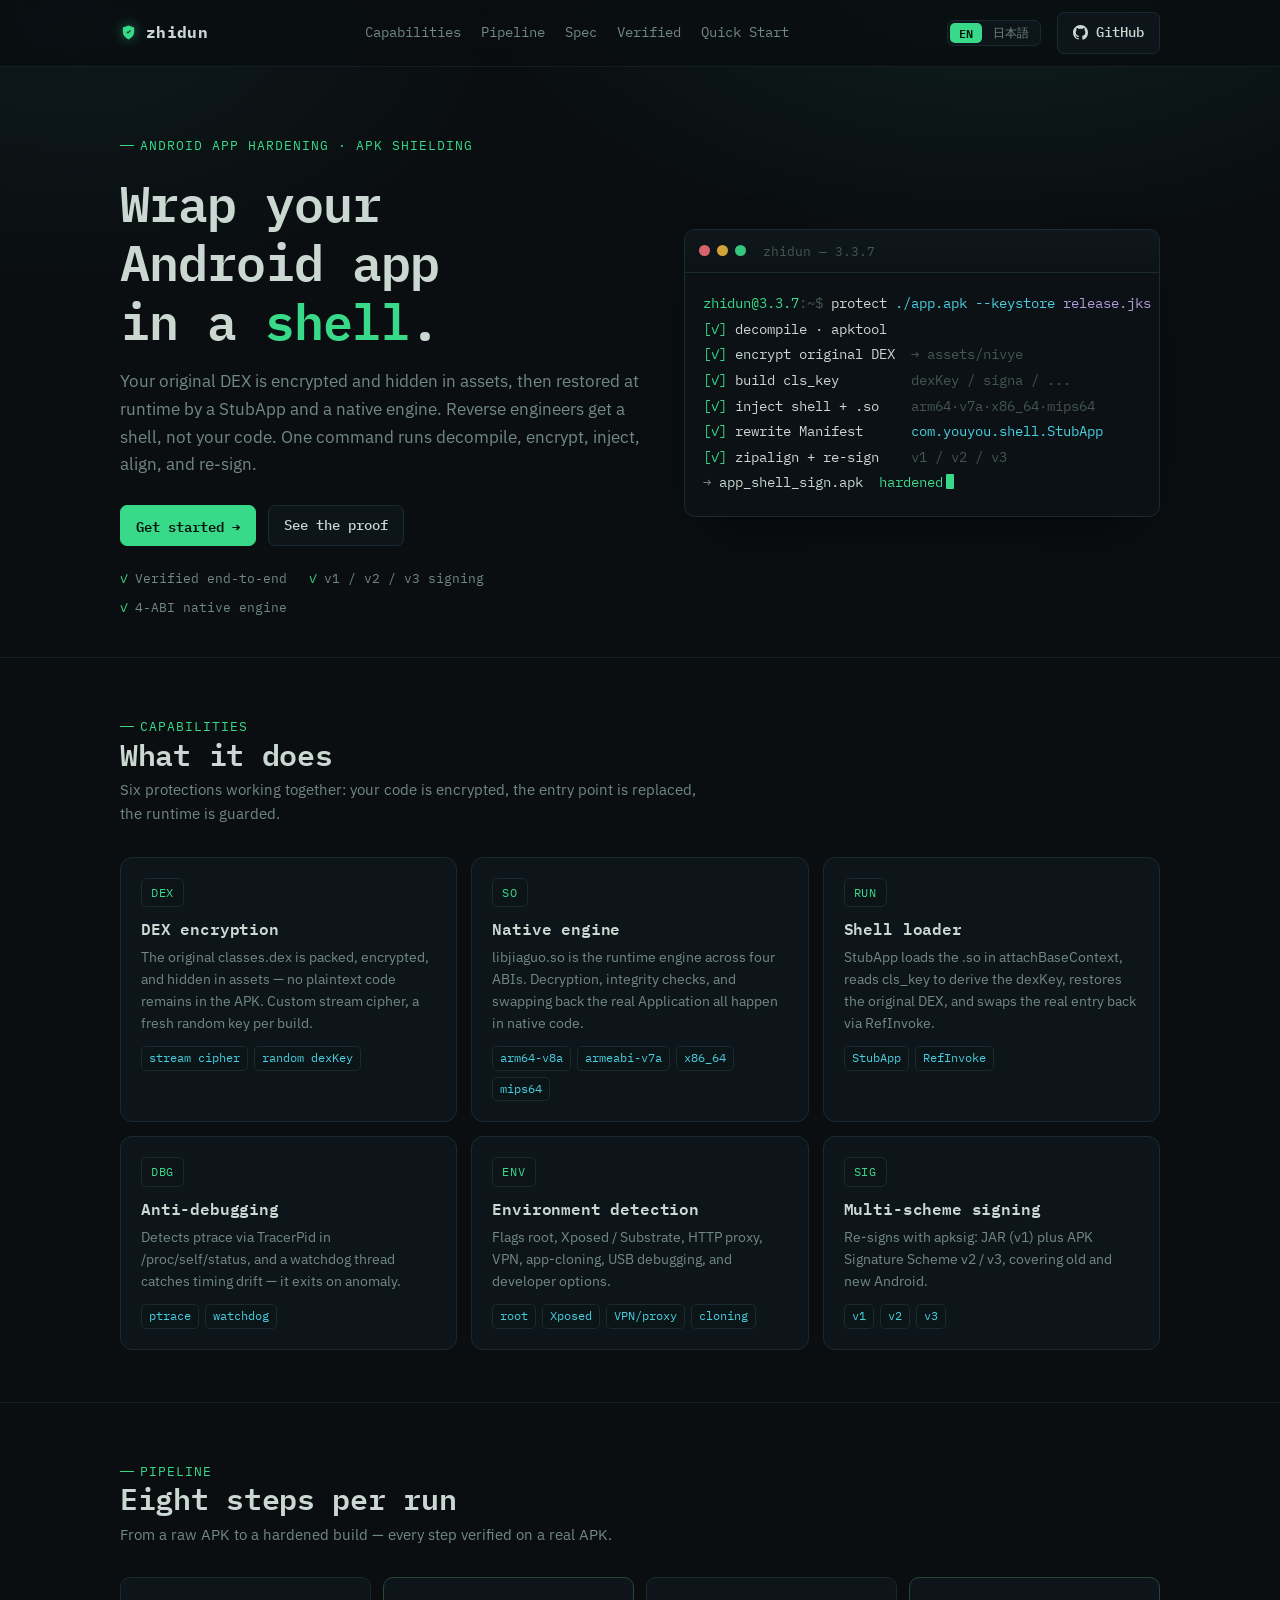
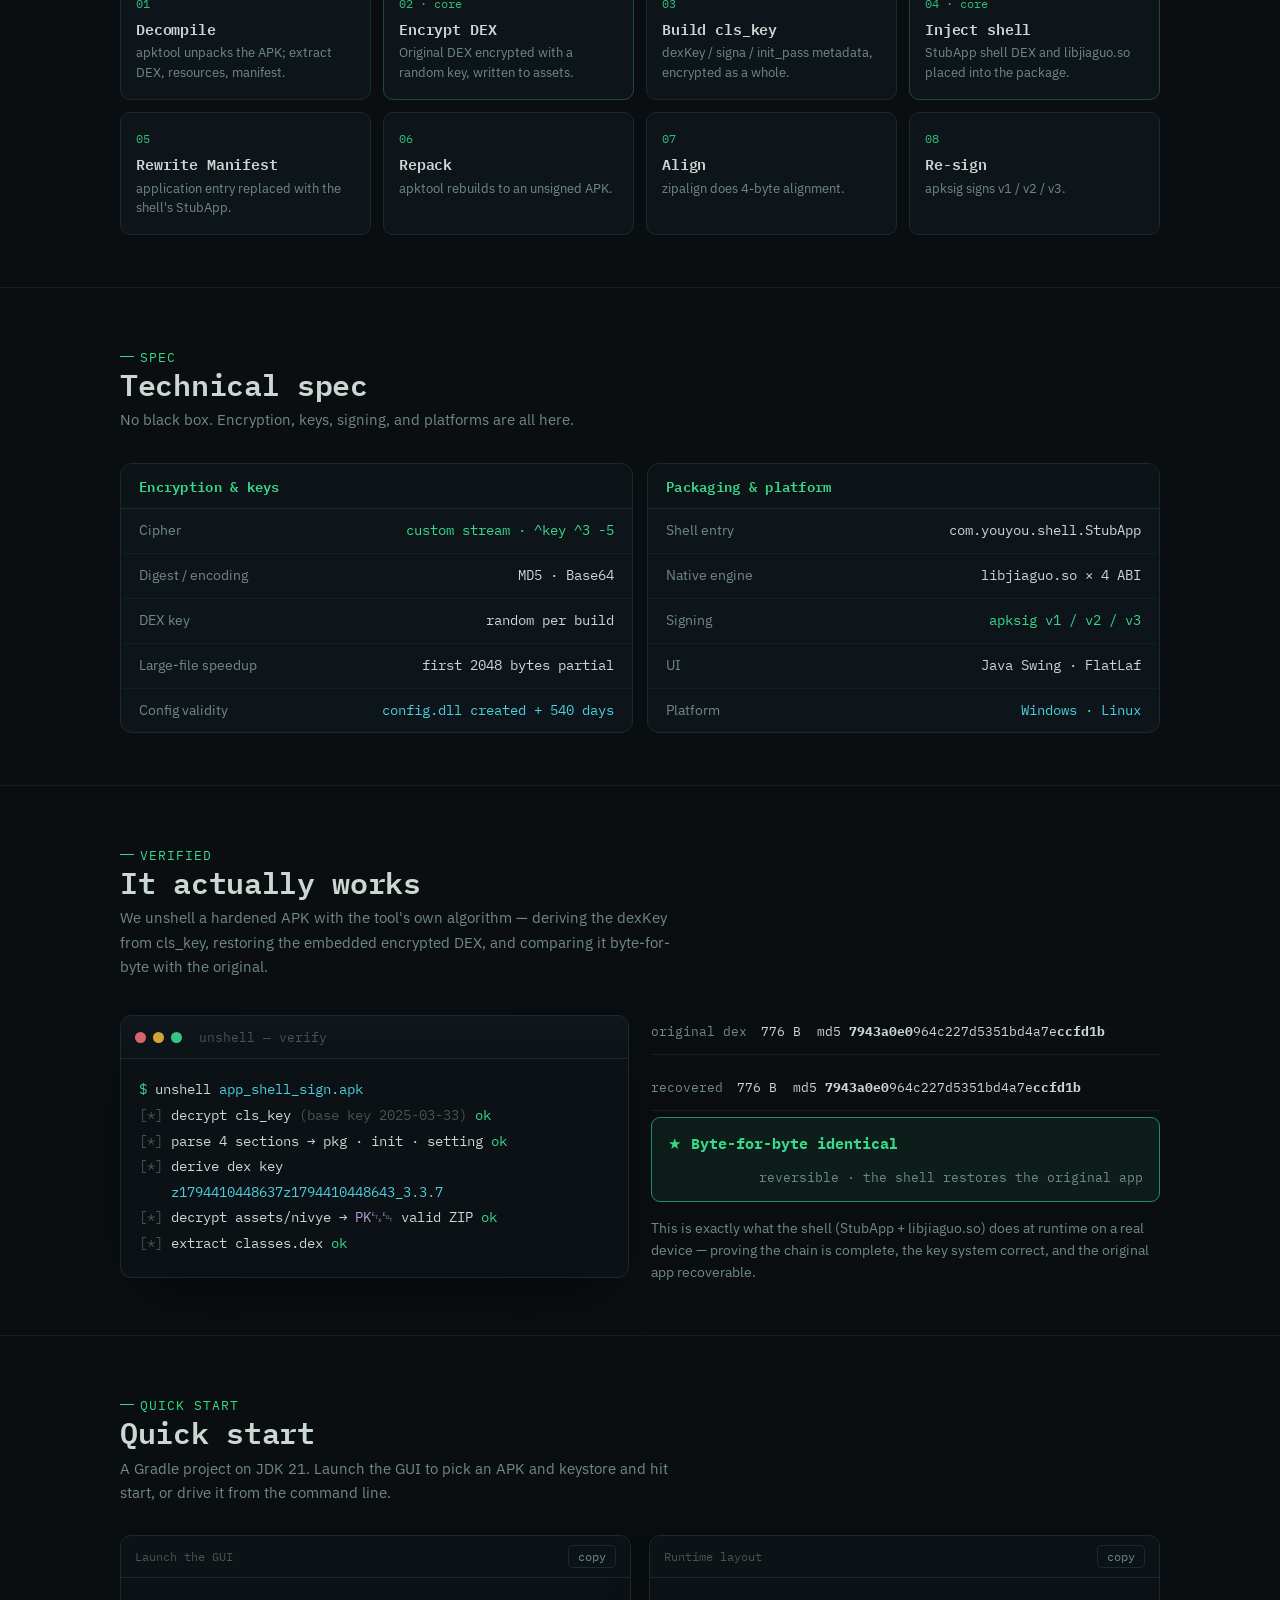
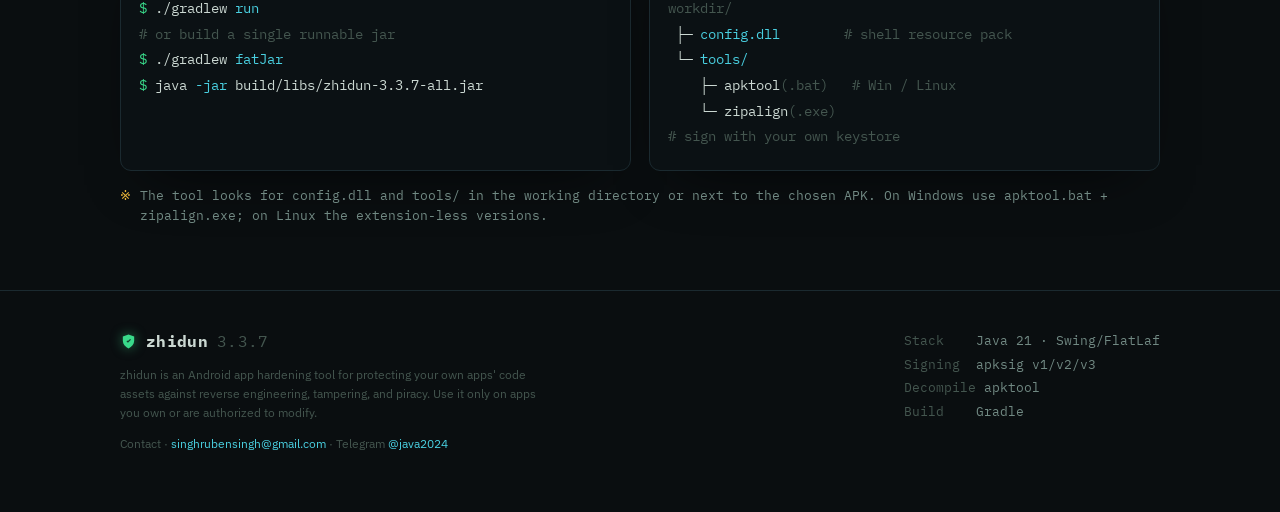
==== index.html @ 6188ebbf "zhidun — Android APK hardening tool Reconstructed buildable source (Gradle / JDK 21), a bilingual la" ====
<!doctype html>
<html lang="en">
<head>
<meta charset="utf-8">
<meta name="viewport" content="width=device-width, initial-scale=1, viewport-fit=cover">
<title>zhidun · APK Hardening</title>
<meta name="description" content="zhidun — an Android APK hardening tool. DEX encryption, a native shell engine, anti-debugging, and v1/v2/v3 signing.">
<link rel="preconnect" href="https://fonts.googleapis.com">
<link rel="preconnect" href="https://fonts.gstatic.com" crossorigin>
<link rel="stylesheet" href="https://fonts.googleapis.com/css2?family=IBM+Plex+Mono:wght@400;500;600;700&family=IBM+Plex+Sans:wght@400;500;600&family=IBM+Plex+Sans+JP:wght@400;500;600&display=swap">
<style>
/* Layout: deep terminal ground + single vertical scrolling landing page; terminal window as the through-line visual; phosphor green as the only saturated accent, everything else restrained */
:root{
  color-scheme: dark;
  --bg:#0a0e10;          /* deep ink (slight cyan bias) */
  --bg-elev:#0e151a;     /* panels / cards */
  --bg-term:#0b1114;     /* inside terminal window */
  --line:#1b2a30;        /* borders / dividers */
  --line-soft:#131e23;
  --fg:#cbd8d2;          /* body text (grey-green white) */
  --fg-dim:#718983;      /* secondary */
  --fg-faint:#44564f;    /* faint / comments */
  --green:#39d98a;       /* primary accent: phosphor green */
  --green-deep:#1f8f5a;
  --cyan:#49cfe0;        /* secondary accent: cyan */
  --amber:#e8b339;       /* semantic: caution */
  --red:#ef6b77;         /* semantic: detection / danger */
  --violet:#b39ddb;      /* code accent */
  --mono:'IBM Plex Mono',ui-monospace,'SF Mono',Menlo,Consolas,monospace;
  --sans:'IBM Plex Sans','IBM Plex Sans JP',system-ui,-apple-system,'Segoe UI',sans-serif;
  --maxw:1080px;
}
*{box-sizing:border-box}
html{ -webkit-text-size-adjust:100% }
html[lang="ja"]{ --sans:'IBM Plex Sans JP','IBM Plex Sans',system-ui,sans-serif }
body{
  margin:0; background:var(--bg); color:var(--fg);
  font-family:var(--sans); font-size:15px; line-height:1.62;
  -webkit-font-smoothing:antialiased;
  background-image:
    radial-gradient(900px 520px at 78% -8%, rgba(57,217,138,.10), transparent 60%),
    radial-gradient(760px 480px at 6% 2%, rgba(73,207,224,.06), transparent 55%);
  background-attachment:fixed;
}
img{max-width:100%}
[hidden]{display:none!important}
a{color:inherit; text-decoration:none}
::selection{background:rgba(57,217,138,.26); color:#eafff4}
code,kbd,.mono{font-family:var(--mono)}

.wrap{max-width:var(--maxw); margin-inline:auto; padding-inline:20px}
.eyebrow{font-family:var(--mono); font-size:12.5px; letter-spacing:.08em; color:var(--green);
  text-transform:uppercase; display:inline-flex; align-items:center; gap:.5em}
.eyebrow::before{content:""; width:14px; height:1px; background:var(--green); display:inline-block}

h1,h2,h3{font-family:var(--mono); font-weight:600; text-wrap:balance; line-height:1.18; letter-spacing:-.01em}
html[lang="ja"] h1, html[lang="ja"] h2, html[lang="ja"] h3{font-family:'IBM Plex Sans JP',var(--mono); letter-spacing:0}
h2{font-size:clamp(22px,3.2vw,30px); margin:0 0 6px}
.sec-sub{color:var(--fg-dim); max-width:64ch; margin:0 0 30px; font-size:15px}

/* ---------- top nav ---------- */
header.nav{position:sticky; top:env(safe-area-inset-top,0px); z-index:50;
  background:rgba(10,14,16,.78); backdrop-filter:blur(10px);
  border-bottom:1px solid var(--line-soft)}
.nav-in{max-width:var(--maxw); margin-inline:auto; padding:12px 20px;
  display:flex; align-items:center; gap:16px}
.brand{font-family:var(--mono); font-weight:700; font-size:16px; letter-spacing:.02em;
  display:flex; align-items:center; gap:9px; color:var(--fg)}
.brand svg{width:17px; height:17px; color:var(--green); filter:drop-shadow(0 0 6px rgba(57,217,138,.55))}
.nav-links{display:flex; gap:20px; margin-left:auto; font-family:var(--mono); font-size:13.5px}
.nav-links a{color:var(--fg-dim); transition:color .15s}
.nav-links a:hover{color:var(--green)}
.lang-sw{display:flex; align-items:center; gap:2px; font-family:var(--mono); font-size:12.5px;
  border:1px solid var(--line); border-radius:7px; padding:2px; background:var(--bg-elev)}
.nav-links + .lang-sw{margin-left:16px}
.lang-sw:first-of-type, .nav-ghost ~ .lang-sw{margin-left:auto}
.lang{font-family:var(--mono); font-size:12px; color:var(--fg-dim); background:transparent; border:0;
  border-radius:5px; padding:4px 9px; cursor:pointer; transition:.14s; line-height:1}
.lang:hover{color:var(--fg)}
.lang.on{background:var(--green); color:#04140c; font-weight:600}
.btn{font-family:var(--mono); font-size:13.5px; font-weight:500; border-radius:7px;
  padding:9px 15px; display:inline-flex; align-items:center; gap:8px; cursor:pointer;
  border:1px solid var(--line); background:var(--bg-elev); color:var(--fg); transition:.16s}
.btn:hover{border-color:var(--green-deep); color:var(--green)}
.btn.primary{background:var(--green); color:#04140c; border-color:var(--green); font-weight:600}
.btn.primary:hover{background:#45e698; color:#04140c; box-shadow:0 0 0 4px rgba(57,217,138,.14)}
.btn svg{width:15px; height:15px}
@media(max-width:820px){ .nav-links{display:none} }
@media(max-width:420px){ .nav-ghost span{display:none} }

/* ---------- terminal window ---------- */
.term{background:var(--bg-term); border:1px solid var(--line); border-radius:11px; overflow:hidden;
  box-shadow:0 24px 60px -30px rgba(0,0,0,.8), inset 0 1px 0 rgba(255,255,255,.02)}
.term-bar{display:flex; align-items:center; gap:7px; padding:11px 14px;
  background:linear-gradient(180deg,#0f171c,#0c1317); border-bottom:1px solid var(--line)}
.term-bar i{width:11px; height:11px; border-radius:50%; display:inline-block; opacity:.9}
.tb-r{background:#ef6b77}.tb-y{background:#e8b339}.tb-g{background:#39d98a}
.term-title{margin-left:10px; font-family:var(--mono); font-size:12.5px; color:var(--fg-faint)}
.term-body{padding:18px 18px 20px; font-family:var(--mono); font-size:13.5px; line-height:1.9;
  overflow-x:auto}
.term-body .ln{white-space:pre; display:block}
.c-prompt{color:var(--green)} .c-cmd{color:var(--fg)} .c-flag{color:var(--cyan)}
.c-ok{color:var(--green)} .c-dim{color:var(--fg-faint)} .c-warn{color:var(--amber)}
.c-str{color:var(--violet)} .c-key{color:var(--cyan)} .c-arrow{color:var(--fg-dim)}
.cursor{display:inline-block; width:8px; height:15px; background:var(--green);
  vertical-align:-2px; margin-left:3px; animation:blink 1.1s steps(1) infinite; border-radius:1px}
@keyframes blink{50%{opacity:0}}
@media(prefers-reduced-motion:reduce){.cursor{animation:none}}

/* ---------- hero ---------- */
.hero{padding:62px 0 40px; position:relative}
.hero .eyebrow{margin-bottom:18px}
.hero h1{font-size:clamp(30px,5.4vw,50px); margin:0 0 18px; letter-spacing:-.02em}
.hero h1 .hl{color:var(--green)}
.hero-lead{font-size:clamp(15px,2vw,17px); color:var(--fg-dim); max-width:58ch; margin:0 0 26px}
.hero-cta{display:flex; flex-wrap:wrap; gap:12px; margin-bottom:22px}
.hero-meta{display:flex; flex-wrap:wrap; gap:8px 22px; font-family:var(--mono); font-size:12.5px;
  color:var(--fg-dim)}
.hero-meta span{display:inline-flex; align-items:center; gap:7px}
.hero-meta .tick{color:var(--green)}
.hero-grid{display:grid; grid-template-columns:1.05fr .95fr; gap:38px; align-items:center}
@media(max-width:880px){ .hero-grid{grid-template-columns:1fr; gap:30px} .hero{padding-top:44px} }

/* ---------- sections ---------- */
section{padding:52px 0; border-top:1px solid var(--line-soft)}
.sec-head{margin-bottom:28px}

.grid{display:grid; gap:14px}
.cards{grid-template-columns:repeat(3,1fr)}
@media(max-width:820px){.cards{grid-template-columns:1fr 1fr}}
@media(max-width:520px){.cards{grid-template-columns:1fr}}
.card{background:var(--bg-elev); border:1px solid var(--line); border-radius:12px; padding:20px;
  min-width:0; transition:.18s}
.card:hover{border-color:var(--green-deep); transform:translateY(-2px)}
.card .ico{font-family:var(--mono); font-size:12px; color:var(--green); letter-spacing:.06em;
  display:inline-block; padding:4px 9px; border:1px solid var(--line); border-radius:6px;
  background:#0c1417; margin-bottom:13px}
.card h3{font-size:16px; margin:0 0 7px; color:var(--fg)}
.card p{margin:0; color:var(--fg-dim); font-size:13.8px; line-height:1.6}
.card .tags{margin-top:12px; display:flex; flex-wrap:wrap; gap:6px}
.tag{font-family:var(--mono); font-size:11.5px; color:var(--cyan); border:1px solid var(--line);
  border-radius:5px; padding:2px 7px; background:#0b1417}

.flow{display:grid; grid-template-columns:repeat(4,1fr); gap:12px}
@media(max-width:820px){.flow{grid-template-columns:1fr 1fr}}
@media(max-width:460px){.flow{grid-template-columns:1fr}}
.step{background:var(--bg-elev); border:1px solid var(--line); border-radius:10px; padding:16px 15px;
  min-width:0}
.step .n{font-family:var(--mono); font-size:12px; color:var(--green); opacity:.85; font-variant-numeric:tabular-nums}
.step h3{font-size:14.5px; margin:8px 0 5px; color:var(--fg)}
.step p{margin:0; font-size:12.8px; color:var(--fg-dim); line-height:1.55}
.step.enc{border-color:#24473a}

.spec{display:grid; grid-template-columns:1fr 1fr; gap:14px}
@media(max-width:760px){.spec{grid-template-columns:1fr}}
.spec-card{background:var(--bg-elev); border:1px solid var(--line); border-radius:12px; overflow:hidden}
.spec-card h3{font-size:14px; margin:0; padding:14px 18px; border-bottom:1px solid var(--line);
  color:var(--green); background:#0c1417; letter-spacing:.02em}
.spec-row{display:flex; justify-content:space-between; gap:16px; padding:11px 18px;
  border-bottom:1px solid var(--line-soft); font-size:13.5px}
.spec-row:last-child{border-bottom:0}
.spec-row .k{color:var(--fg-dim)} .spec-row .v{font-family:var(--mono); color:var(--fg); text-align:right}
.spec-row .v.g{color:var(--green)} .spec-row .v.c{color:var(--cyan)}

.verify-grid{display:grid; grid-template-columns:1fr 1fr; gap:22px; align-items:center}
@media(max-width:880px){.verify-grid{grid-template-columns:1fr}}
.proof{display:grid; gap:10px}
.proof-row{display:grid; grid-template-columns:auto 1fr; gap:10px 14px; align-items:baseline;
  padding:12px 0; border-bottom:1px solid var(--line-soft)}
.proof-row .lbl{font-family:var(--mono); font-size:12.5px; color:var(--fg-dim)}
.proof-row .md5{font-family:var(--mono); font-size:13px; color:var(--fg); word-break:break-all}
.match{font-family:var(--mono); font-size:15px; color:var(--green); display:flex; align-items:center;
  gap:10px; padding:14px 16px; border:1px solid var(--green-deep); border-radius:9px;
  background:rgba(57,217,138,.07); margin-top:6px; flex-wrap:wrap}
.match b{font-weight:700}
.match .cap{color:var(--fg-dim); margin-left:auto; font-size:12.5px}

.qs{display:grid; grid-template-columns:1fr 1fr; gap:18px}
@media(max-width:760px){.qs{grid-template-columns:1fr}}
.copybar{display:flex; justify-content:space-between; align-items:center; padding:9px 14px;
  border-bottom:1px solid var(--line); background:#0c1317; gap:10px}
.copybar .t{font-family:var(--mono); font-size:12px; color:var(--fg-faint)}
.copy{font-family:var(--mono); font-size:11.5px; color:var(--fg-dim); background:transparent;
  border:1px solid var(--line); border-radius:5px; padding:3px 9px; cursor:pointer; transition:.15s; white-space:nowrap}
.copy:hover{color:var(--green); border-color:var(--green-deep)}
.note{font-family:var(--mono); font-size:12.5px; color:var(--fg-dim); margin-top:14px;
  display:flex; gap:9px; align-items:flex-start}
.note .b{color:var(--amber)}

footer{border-top:1px solid var(--line); padding:38px 0 46px; color:var(--fg-dim); font-size:13px}
.foot-in{display:flex; flex-wrap:wrap; gap:22px; justify-content:space-between; align-items:flex-start}
.foot-stack{font-family:var(--mono); font-size:12.5px; line-height:1.9}
.foot-stack .k{color:var(--fg-faint)}
.disclaimer{max-width:62ch; font-size:12px; color:var(--fg-faint); line-height:1.6; margin-top:10px}
.focusable:focus-visible{outline:2px solid var(--green); outline-offset:2px; border-radius:6px}
</style>
</head>
<body>

<header class="nav">
  <div class="nav-in">
    <a class="brand focusable" href="#top" aria-label="zhidun home">
      <svg viewBox="0 0 24 24" fill="currentColor" aria-hidden="true"><path d="M12 2 4 5v6c0 5 3.4 8.5 8 11 4.6-2.5 8-6 8-11V5l-8-3Zm0 2.2 6 2.25V11c0 3.9-2.5 6.8-6 8.8-3.5-2-6-4.9-6-8.8V6.45l6-2.25Zm-1 4.3-3 3 1.4 1.4L11 14.8l4.6-4.6L14.2 8.8 11 12l-.9-.9-1.1 1.1" opacity="0"/><path d="M12 2 4 5v6c0 5 3.4 8.5 8 11 4.6-2.5 8-6 8-11V5l-8-3Zm3.5 7.6-4.3 4.3-2.1-2.1 1.3-1.3.8.8 3-3 1.3 1.3Z"/></svg>
      zhidun</a>
    <nav class="nav-links">
      <a href="#features" data-i18n="navFeatures">Capabilities</a>
      <a href="#flow" data-i18n="navFlow">Pipeline</a>
      <a href="#spec" data-i18n="navSpec">Spec</a>
      <a href="#verify" data-i18n="navVerify">Verified</a>
      <a href="#start" data-i18n="navStart">Quick Start</a>
    </nav>
    <div class="lang-sw" role="group" aria-label="Language">
      <button class="lang on" data-lang="en" type="button">EN</button>
      <button class="lang" data-lang="ja" type="button">日本語</button>
    </div>
    <a class="btn nav-ghost focusable" href="https://github.com/zhidun2027/zhidun" target="_blank" rel="noopener">
      <svg viewBox="0 0 16 16" fill="currentColor"><path d="M8 0C3.58 0 0 3.58 0 8a8 8 0 0 0 5.47 7.59c.4.07.55-.17.55-.38v-1.33c-2.23.49-2.7-1.07-2.7-1.07-.36-.93-.89-1.18-.89-1.18-.73-.5.05-.49.05-.49.81.06 1.23.83 1.23.83.72 1.23 1.89.87 2.35.67.07-.52.28-.87.51-1.07-1.78-.2-3.64-.89-3.64-3.95 0-.87.31-1.59.82-2.15-.08-.2-.36-1.02.08-2.12 0 0 .67-.21 2.2.82a7.6 7.6 0 0 1 4 0c1.53-1.03 2.2-.82 2.2-.82.44 1.1.16 1.92.08 2.12.51.56.82 1.28.82 2.15 0 3.07-1.87 3.75-3.65 3.95.29.25.54.73.54 1.48v2.2c0 .21.15.46.55.38A8 8 0 0 0 16 8c0-4.42-3.58-8-8-8Z"/></svg>
      <span>GitHub</span>
    </a>
  </div>
</header>

<main id="top">
<!-- HERO -->
<section class="hero" style="border-top:0">
  <div class="wrap hero-grid">
    <div>
      <span class="eyebrow" data-i18n="heroEyebrow">Android App Hardening · APK Shielding</span>
      <h1 data-i18n-html="heroH1">Wrap your Android app<br>in a <span class="hl">shell</span>.</h1>
      <p class="hero-lead" data-i18n="heroLead">Your original DEX is encrypted and hidden in assets, then restored at runtime by a StubApp and a native engine. Reverse engineers get a shell, not your code. One command runs decompile, encrypt, inject, align, and re-sign.</p>
      <div class="hero-cta">
        <a class="btn primary focusable" href="#start" data-i18n="heroCta1">Get started →</a>
        <a class="btn focusable" href="#verify" data-i18n="heroCta2">See the proof</a>
      </div>
      <div class="hero-meta">
        <span><span class="tick">✓</span> <span data-i18n="heroM1">Verified end-to-end</span></span>
        <span><span class="tick">✓</span> <span data-i18n="heroM2">v1 / v2 / v3 signing</span></span>
        <span><span class="tick">✓</span> <span data-i18n="heroM3">4-ABI native engine</span></span>
      </div>
    </div>
    <div class="term" role="img" aria-label="Hardening command-line demo">
      <div class="term-bar"><i class="tb-r"></i><i class="tb-y"></i><i class="tb-g"></i>
        <span class="term-title">zhidun — 3.3.7</span></div>
      <div class="term-body" data-i18n-html="heroTerm">
<span class="ln"><span class="c-prompt">zhidun@3.3.7</span><span class="c-dim">:~$</span> <span class="c-cmd">protect</span> <span class="c-flag">./app.apk</span> <span class="c-flag">--keystore</span> <span class="c-str">release.jks</span></span>
<span class="ln"><span class="c-ok">[✓]</span> decompile · apktool</span>
<span class="ln"><span class="c-ok">[✓]</span> encrypt original DEX  <span class="c-dim">→ assets/nivye</span></span>
<span class="ln"><span class="c-ok">[✓]</span> build cls_key         <span class="c-dim">dexKey / signa / ...</span></span>
<span class="ln"><span class="c-ok">[✓]</span> inject shell + .so    <span class="c-dim">arm64·v7a·x86_64·mips64</span></span>
<span class="ln"><span class="c-ok">[✓]</span> rewrite Manifest      <span class="c-key">com.youyou.shell.StubApp</span></span>
<span class="ln"><span class="c-ok">[✓]</span> zipalign + re-sign    <span class="c-dim">v1 / v2 / v3</span></span>
<span class="ln"><span class="c-arrow">→</span> <span class="c-cmd">app_shell_sign.apk</span>  <span class="c-ok">hardened</span><span class="cursor" aria-hidden="true"></span></span>
      </div>
    </div>
  </div>
</section>

<!-- FEATURES -->
<section id="features">
  <div class="wrap">
    <div class="sec-head">
      <span class="eyebrow">Capabilities</span>
      <h2 data-i18n="featTitle">What it does</h2>
      <p class="sec-sub" data-i18n="featSub">Six protections working together: your code is encrypted, the entry point is replaced, the runtime is guarded.</p>
    </div>
    <div class="grid cards">
      <div class="card">
        <span class="ico">DEX</span>
        <h3 data-i18n="f1t">DEX encryption</h3>
        <p data-i18n="f1p">The original classes.dex is packed, encrypted, and hidden in assets — no plaintext code remains in the APK. Custom stream cipher, a fresh random key per build.</p>
        <div class="tags"><span class="tag">stream cipher</span><span class="tag">random dexKey</span></div>
      </div>
      <div class="card">
        <span class="ico">SO</span>
        <h3 data-i18n="f2t">Native engine</h3>
        <p data-i18n="f2p">libjiaguo.so is the runtime engine across four ABIs. Decryption, integrity checks, and swapping back the real Application all happen in native code.</p>
        <div class="tags"><span class="tag">arm64-v8a</span><span class="tag">armeabi-v7a</span><span class="tag">x86_64</span><span class="tag">mips64</span></div>
      </div>
      <div class="card">
        <span class="ico">RUN</span>
        <h3 data-i18n="f3t">Shell loader</h3>
        <p data-i18n="f3p">StubApp loads the .so in attachBaseContext, reads cls_key to derive the dexKey, restores the original DEX, and swaps the real entry back via RefInvoke.</p>
        <div class="tags"><span class="tag">StubApp</span><span class="tag">RefInvoke</span></div>
      </div>
      <div class="card">
        <span class="ico">DBG</span>
        <h3 data-i18n="f4t">Anti-debugging</h3>
        <p data-i18n="f4p">Detects ptrace via TracerPid in /proc/self/status, and a watchdog thread catches timing drift — it exits on anomaly.</p>
        <div class="tags"><span class="tag">ptrace</span><span class="tag">watchdog</span></div>
      </div>
      <div class="card">
        <span class="ico">ENV</span>
        <h3 data-i18n="f5t">Environment detection</h3>
        <p data-i18n="f5p">Flags root, Xposed / Substrate, HTTP proxy, VPN, app-cloning, USB debugging, and developer options.</p>
        <div class="tags"><span class="tag">root</span><span class="tag">Xposed</span><span class="tag">VPN/proxy</span><span class="tag">cloning</span></div>
      </div>
      <div class="card">
        <span class="ico">SIG</span>
        <h3 data-i18n="f6t">Multi-scheme signing</h3>
        <p data-i18n="f6p">Re-signs with apksig: JAR (v1) plus APK Signature Scheme v2 / v3, covering old and new Android.</p>
        <div class="tags"><span class="tag">v1</span><span class="tag">v2</span><span class="tag">v3</span></div>
      </div>
    </div>
  </div>
</section>

<!-- FLOW -->
<section id="flow">
  <div class="wrap">
    <div class="sec-head">
      <span class="eyebrow">Pipeline</span>
      <h2 data-i18n="flowTitle">Eight steps per run</h2>
      <p class="sec-sub" data-i18n="flowSub">From a raw APK to a hardened build — every step verified on a real APK.</p>
    </div>
    <div class="flow">
      <div class="step"><div class="n">01</div><h3 data-i18n="s1t">Decompile</h3><p data-i18n="s1p">apktool unpacks the APK; extract DEX, resources, manifest.</p></div>
      <div class="step enc"><div class="n" data-i18n="coreN">02 · core</div><h3 data-i18n="s2t">Encrypt DEX</h3><p data-i18n="s2p">Original DEX encrypted with a random key, written to assets.</p></div>
      <div class="step"><div class="n">03</div><h3 data-i18n="s3t">Build cls_key</h3><p data-i18n="s3p">dexKey / signa / init_pass metadata, encrypted as a whole.</p></div>
      <div class="step enc"><div class="n" data-i18n="coreN2">04 · core</div><h3 data-i18n="s4t">Inject shell</h3><p data-i18n="s4p">StubApp shell DEX and libjiaguo.so placed into the package.</p></div>
      <div class="step"><div class="n">05</div><h3 data-i18n="s5t">Rewrite Manifest</h3><p data-i18n="s5p">application entry replaced with the shell's StubApp.</p></div>
      <div class="step"><div class="n">06</div><h3 data-i18n="s6t">Repack</h3><p data-i18n="s6p">apktool rebuilds to an unsigned APK.</p></div>
      <div class="step"><div class="n">07</div><h3 data-i18n="s7t">Align</h3><p data-i18n="s7p">zipalign does 4-byte alignment.</p></div>
      <div class="step"><div class="n">08</div><h3 data-i18n="s8t">Re-sign</h3><p data-i18n="s8p">apksig signs v1 / v2 / v3.</p></div>
    </div>
  </div>
</section>

<!-- SPEC -->
<section id="spec">
  <div class="wrap">
    <div class="sec-head">
      <span class="eyebrow">Spec</span>
      <h2 data-i18n="specTitle">Technical spec</h2>
      <p class="sec-sub" data-i18n="specSub">No black box. Encryption, keys, signing, and platforms are all here.</p>
    </div>
    <div class="spec">
      <div class="spec-card">
        <h3 data-i18n="specC1">Encryption &amp; keys</h3>
        <div class="spec-row"><span class="k" data-i18n="sp1k">Cipher</span><span class="v g">custom stream · ^key ^3 -5</span></div>
        <div class="spec-row"><span class="k" data-i18n="sp2k">Digest / encoding</span><span class="v">MD5 · Base64</span></div>
        <div class="spec-row"><span class="k" data-i18n="sp3k">DEX key</span><span class="v" data-i18n="sp3v">random per build</span></div>
        <div class="spec-row"><span class="k" data-i18n="sp4k">Large-file speedup</span><span class="v" data-i18n="sp4v">first 2048 bytes partial</span></div>
        <div class="spec-row"><span class="k" data-i18n="sp5k">Config validity</span><span class="v c" data-i18n="sp5v">config.dll created + 540 days</span></div>
      </div>
      <div class="spec-card">
        <h3 data-i18n="specC2">Packaging &amp; platform</h3>
        <div class="spec-row"><span class="k" data-i18n="sp6k">Shell entry</span><span class="v">com.youyou.shell.StubApp</span></div>
        <div class="spec-row"><span class="k" data-i18n="sp7k">Native engine</span><span class="v">libjiaguo.so × 4 ABI</span></div>
        <div class="spec-row"><span class="k" data-i18n="sp8k">Signing</span><span class="v g">apksig v1 / v2 / v3</span></div>
        <div class="spec-row"><span class="k" data-i18n="sp9k">UI</span><span class="v">Java Swing · FlatLaf</span></div>
        <div class="spec-row"><span class="k" data-i18n="sp10k">Platform</span><span class="v c">Windows · Linux</span></div>
      </div>
    </div>
  </div>
</section>

<!-- VERIFY -->
<section id="verify">
  <div class="wrap">
    <div class="sec-head">
      <span class="eyebrow">Verified</span>
      <h2 data-i18n="verTitle">It actually works</h2>
      <p class="sec-sub" data-i18n="verSub">We unshell a hardened APK with the tool's own algorithm — deriving the dexKey from cls_key, restoring the embedded encrypted DEX, and comparing it byte-for-byte with the original.</p>
    </div>
    <div class="verify-grid">
      <div class="term">
        <div class="term-bar"><i class="tb-r"></i><i class="tb-y"></i><i class="tb-g"></i>
          <span class="term-title">unshell — verify</span></div>
        <div class="term-body" data-i18n-html="verTerm">
<span class="ln"><span class="c-prompt">$</span> <span class="c-cmd">unshell</span> <span class="c-flag">app_shell_sign.apk</span></span>
<span class="ln"><span class="c-dim">[*]</span> decrypt cls_key <span class="c-dim">(base key 2025-03-33)</span> <span class="c-ok">ok</span></span>
<span class="ln"><span class="c-dim">[*]</span> parse 4 sections → pkg · init · setting <span class="c-ok">ok</span></span>
<span class="ln"><span class="c-dim">[*]</span> derive dex key</span>
<span class="ln">    <span class="c-key">z1794410448637z1794410448643_3.3.7</span></span>
<span class="ln"><span class="c-dim">[*]</span> decrypt assets/nivye → <span class="c-str">PK␃␄</span> valid ZIP <span class="c-ok">ok</span></span>
<span class="ln"><span class="c-dim">[*]</span> extract <span class="c-cmd">classes.dex</span> <span class="c-ok">ok</span></span>
        </div>
      </div>
      <div>
        <div class="proof">
          <div class="proof-row">
            <span class="lbl" data-i18n="verOrig">original dex</span>
            <span class="md5">776 B&nbsp;&nbsp;md5 <b>7943a0e0</b>964c227d5351bd4a7e<b>ccfd1b</b></span>
          </div>
          <div class="proof-row">
            <span class="lbl" data-i18n="verRec">recovered</span>
            <span class="md5">776 B&nbsp;&nbsp;md5 <b>7943a0e0</b>964c227d5351bd4a7e<b>ccfd1b</b></span>
          </div>
        </div>
        <div class="match"><span>★</span><b data-i18n="verMatch">Byte-for-byte identical</b><span class="cap" data-i18n="verCap2">reversible · the shell restores the original app</span></div>
        <p style="color:var(--fg-dim); font-size:13.5px; margin:16px 0 0" data-i18n="verNote">This is exactly what the shell (StubApp + libjiaguo.so) does at runtime on a real device — proving the chain is complete, the key system correct, and the original app recoverable.</p>
      </div>
    </div>
  </div>
</section>

<!-- QUICK START -->
<section id="start">
  <div class="wrap">
    <div class="sec-head">
      <span class="eyebrow">Quick Start</span>
      <h2 data-i18n="qsTitle">Quick start</h2>
      <p class="sec-sub" data-i18n="qsSub">A Gradle project on JDK 21. Launch the GUI to pick an APK and keystore and hit start, or drive it from the command line.</p>
    </div>
    <div class="qs">
      <div class="term">
        <div class="copybar"><span class="t" data-i18n="qs1t">Launch the GUI</span>
          <button class="copy" data-copy="./gradlew run" data-i18n="copyBtn">copy</button></div>
        <div class="term-body" data-i18n-html="qsTerm1">
<span class="ln"><span class="c-prompt">$</span> <span class="c-cmd">./gradlew</span> <span class="c-flag">run</span></span>
<span class="ln"><span class="c-dim"># or build a single runnable jar</span></span>
<span class="ln"><span class="c-prompt">$</span> <span class="c-cmd">./gradlew</span> <span class="c-flag">fatJar</span></span>
<span class="ln"><span class="c-prompt">$</span> <span class="c-cmd">java</span> <span class="c-flag">-jar</span> build/libs/zhidun-3.3.7-all.jar</span>
        </div>
      </div>
      <div class="term">
        <div class="copybar"><span class="t" data-i18n="qs2t">Runtime layout</span>
          <button class="copy" data-copy="workdir/config.dll + workdir/tools/{apktool, zipalign}" data-i18n="copyBtn2">copy</button></div>
        <div class="term-body" data-i18n-html="qsTerm2">
<span class="ln"><span class="c-dim">workdir/</span></span>
<span class="ln"> ├─ <span class="c-key">config.dll</span>        <span class="c-dim"># shell resource pack</span></span>
<span class="ln"> └─ <span class="c-key">tools/</span></span>
<span class="ln">    ├─ apktool<span class="c-dim">(.bat)</span>   <span class="c-dim"># Win / Linux</span></span>
<span class="ln">    └─ zipalign<span class="c-dim">(.exe)</span></span>
<span class="ln"><span class="c-dim"># sign with your own keystore</span></span>
        </div>
      </div>
    </div>
    <p class="note"><span class="b">※</span> <span data-i18n="qsNote">The tool looks for config.dll and tools/ in the working directory or next to the chosen APK. On Windows use apktool.bat + zipalign.exe; on Linux the extension-less versions.</span></p>
  </div>
</section>
</main>

<footer>
  <div class="wrap foot-in">
    <div>
      <a class="brand focusable" href="#top" aria-label="zhidun">
        <svg viewBox="0 0 24 24" fill="currentColor" aria-hidden="true"><path d="M12 2 4 5v6c0 5 3.4 8.5 8 11 4.6-2.5 8-6 8-11V5l-8-3Zm3.5 7.6-4.3 4.3-2.1-2.1 1.3-1.3.8.8 3-3 1.3 1.3Z"/></svg>
        zhidun <span style="color:var(--fg-faint);font-weight:400">3.3.7</span></a>
      <p class="disclaimer" data-i18n="footDisc">zhidun is an Android app hardening tool for protecting your own apps' code assets against reverse engineering, tampering, and piracy. Use it only on apps you own or are authorized to modify.</p>
      <p class="disclaimer" style="margin-top:8px">Contact · <a href="mailto:singhrubensingh@gmail.com" style="color:var(--cyan)">singhrubensingh@gmail.com</a> · Telegram <a href="https://t.me/java2024" target="_blank" rel="noopener" style="color:var(--cyan)">@java2024</a></p>
    </div>
    <div class="foot-stack">
      <div><span class="k" data-i18n="footStack">Stack&nbsp;&nbsp;&nbsp;&nbsp;</span>Java 21 · Swing/FlatLaf</div>
      <div><span class="k" data-i18n="footSign">Signing&nbsp;&nbsp;</span>apksig v1/v2/v3</div>
      <div><span class="k" data-i18n="footDec">Decompile</span>&nbsp;apktool</div>
      <div><span class="k" data-i18n="footBuild">Build&nbsp;&nbsp;&nbsp;&nbsp;</span>Gradle</div>
    </div>
  </div>
</footer>

<script>
(function(){
  /* --- Japanese dictionary; English lives inline as the default/fallback --- */
  var JA = {
    navFeatures:"機能", navFlow:"処理フロー", navSpec:"仕様", navVerify:"実証", navStart:"導入",
    heroEyebrow:"Android アプリ保護 · APK シールディング",
    heroH1:'あなたの Android アプリに<br>守りの<span class="hl">シェル</span>を。',
    heroLead:"元の DEX を暗号化して assets に隠し、実行時に StubApp とネイティブエンジンが復元します。解析者が手にするのはシェルだけで、あなたのコードではありません。逆コンパイル・暗号化・注入・アライン・再署名を 1 コマンドで。",
    heroCta1:"はじめる →", heroCta2:"実証を見る",
    heroM1:"エンドツーエンド実証済み", heroM2:"v1 / v2 / v3 署名", heroM3:"4 ABI ネイティブエンジン",
    heroTerm:
'<span class="ln"><span class="c-prompt">zhidun@3.3.7</span><span class="c-dim">:~$</span> <span class="c-cmd">protect</span> <span class="c-flag">./app.apk</span> <span class="c-flag">--keystore</span> <span class="c-str">release.jks</span></span>'+
'<span class="ln"><span class="c-ok">[✓]</span> 逆コンパイル · apktool</span>'+
'<span class="ln"><span class="c-ok">[✓]</span> 元 DEX を暗号化    <span class="c-dim">→ assets/nivye</span></span>'+
'<span class="ln"><span class="c-ok">[✓]</span> cls_key を生成     <span class="c-dim">dexKey / signa / ...</span></span>'+
'<span class="ln"><span class="c-ok">[✓]</span> シェル + .so 注入  <span class="c-dim">arm64·v7a·x86_64·mips64</span></span>'+
'<span class="ln"><span class="c-ok">[✓]</span> Manifest 書き換え  <span class="c-key">com.youyou.shell.StubApp</span></span>'+
'<span class="ln"><span class="c-ok">[✓]</span> zipalign + 再署名  <span class="c-dim">v1 / v2 / v3</span></span>'+
'<span class="ln"><span class="c-arrow">→</span> <span class="c-cmd">app_shell_sign.apk</span>  <span class="c-ok">保護完了</span><span class="cursor" aria-hidden="true"></span></span>',
    featTitle:"何をするのか",
    featSub:"3 つの軸で守ります。コードは暗号化され、入口は差し替えられ、実行時は監視されます。",
    f1t:"DEX 暗号化", f1p:"元の classes.dex を暗号化して assets に格納。APK 内に平文コードは残りません。独自ストリーム暗号、ビルドごとにランダム鍵。",
    f2t:"ネイティブエンジン", f2p:"libjiaguo.so が 4 つの ABI で動くランタイムエンジン。復号・整合性チェック・本来の Application への差し替えをネイティブ層で実行。",
    f3t:"シェルローダー", f3p:"StubApp が attachBaseContext で .so を読み込み、cls_key から dexKey を導出、元の DEX を復元し、RefInvoke で本来のエントリへ差し替え。",
    f4t:"アンチデバッグ", f4p:"/proc/self/status の TracerPid で ptrace を検知。ウォッチドッグスレッドが時間ドリフトを監視し、異常時は終了。",
    f5t:"環境検知", f5p:"Root、Xposed / Substrate、HTTP プロキシ、VPN、マルチアカウント、USB デバッグ、開発者オプションを検知。",
    f6t:"マルチスキーム署名", f6p:"apksig で再署名。JAR (v1) と APK Signature Scheme v2 / v3 に対応し、新旧 Android をカバー。",
    flowTitle:"1 回の実行、8 ステップ",
    flowSub:"生の APK から保護済みビルドまで。各ステップは実際の APK で検証済みです。",
    coreN:"02 · コア", coreN2:"04 · コア",
    s1t:"逆コンパイル", s1p:"apktool で展開し、DEX・リソース・manifest を取得。",
    s2t:"DEX 暗号化", s2p:"元 DEX をランダム鍵で暗号化し assets へ書き込み。",
    s3t:"cls_key 生成", s3p:"dexKey / signa / init_pass 等のメタデータを一括暗号化。",
    s4t:"シェル注入", s4p:"StubApp シェル DEX と libjiaguo.so をパッケージへ配置。",
    s5t:"Manifest 書き換え", s5p:"application エントリをシェルの StubApp に置換。",
    s6t:"再パック", s6p:"apktool で未署名 APK に再構築。",
    s7t:"アライン", s7p:"zipalign で 4 バイトアライン。",
    s8t:"再署名", s8p:"apksig で v1 / v2 / v3 署名。",
    specTitle:"技術仕様", specSub:"ブラックボックスなし。暗号化・鍵・署名・対応プラットフォームをすべて公開します。",
    specC1:"暗号化 & 鍵",
    sp1k:"暗号", sp2k:"ダイジェスト / 符号化", sp3k:"DEX 鍵", sp3v:"ビルドごとにランダム",
    sp4k:"大ファイル高速化", sp4v:"先頭 2048 バイト部分暗号化", sp5k:"設定の有効期限", sp5v:"config.dll 作成 + 540 日",
    specC2:"パッケージ & プラットフォーム",
    sp6k:"シェルエントリ", sp7k:"ネイティブエンジン", sp8k:"署名", sp9k:"UI", sp10k:"プラットフォーム",
    verTitle:"実際に、動く。",
    verSub:"ツール自身のアルゴリズムで保護済み APK をアンパック。cls_key から dexKey を導出し、埋め込まれた暗号化 DEX を復元、元の DEX とバイト単位で比較します。",
    verTerm:
'<span class="ln"><span class="c-prompt">$</span> <span class="c-cmd">unshell</span> <span class="c-flag">app_shell_sign.apk</span></span>'+
'<span class="ln"><span class="c-dim">[*]</span> cls_key を復号 <span class="c-dim">(基礎鍵 2025-03-33)</span> <span class="c-ok">ok</span></span>'+
'<span class="ln"><span class="c-dim">[*]</span> 4 セクション解析 → pkg · init · setting <span class="c-ok">ok</span></span>'+
'<span class="ln"><span class="c-dim">[*]</span> dex 鍵を導出</span>'+
'<span class="ln">    <span class="c-key">z1794410448637z1794410448643_3.3.7</span></span>'+
'<span class="ln"><span class="c-dim">[*]</span> assets/nivye を復号 → <span class="c-str">PK␃␄</span> 正当な ZIP <span class="c-ok">ok</span></span>'+
'<span class="ln"><span class="c-dim">[*]</span> <span class="c-cmd">classes.dex</span> を抽出 <span class="c-ok">ok</span></span>',
    verOrig:"元 dex", verRec:"復元後",
    verMatch:"バイト単位で完全一致", verCap2:"可逆 · シェルが元アプリを復元",
    verNote:"これは実機でシェル(StubApp + libjiaguo.so)が実行時に行うことそのものです。保護チェーンの完全性、鍵体系の正しさ、元アプリの復元可能性を実証します。",
    qsTitle:"クイックスタート",
    qsSub:"JDK 21 の Gradle プロジェクト。GUI で APK と keystore を選んで開始、またはコマンドラインで自動化できます。",
    qs1t:"GUI を起動", copyBtn:"コピー", copyBtn2:"コピー",
    qsTerm1:
'<span class="ln"><span class="c-prompt">$</span> <span class="c-cmd">./gradlew</span> <span class="c-flag">run</span></span>'+
'<span class="ln"><span class="c-dim"># または単一実行可能 jar をビルド</span></span>'+
'<span class="ln"><span class="c-prompt">$</span> <span class="c-cmd">./gradlew</span> <span class="c-flag">fatJar</span></span>'+
'<span class="ln"><span class="c-prompt">$</span> <span class="c-cmd">java</span> <span class="c-flag">-jar</span> build/libs/zhidun-3.3.7-all.jar</span>',
    qs2t:"実行時の構成",
    qsTerm2:
'<span class="ln"><span class="c-dim">workdir/</span></span>'+
'<span class="ln"> ├─ <span class="c-key">config.dll</span>        <span class="c-dim"># シェル資源パック</span></span>'+
'<span class="ln"> └─ <span class="c-key">tools/</span></span>'+
'<span class="ln">    ├─ apktool<span class="c-dim">(.bat)</span>   <span class="c-dim"># Win / Linux</span></span>'+
'<span class="ln">    └─ zipalign<span class="c-dim">(.exe)</span></span>'+
'<span class="ln"><span class="c-dim"># 署名は自分の keystore で</span></span>',
    qsNote:"ツールは作業ディレクトリ、または選択した APK の隣で config.dll と tools/ を探します。Windows は apktool.bat + zipalign.exe、Linux は拡張子なし版を置いてください。",
    footDisc:"zhidun は、あなた自身のアプリのコード資産を逆解析・改ざん・海賊版から守るための Android アプリ保護ツールです。所有している、または変更の許可を得たアプリにのみ使用してください。",
    footStack:"構成　　", footSign:"署名　　", footDec:"逆コンパイル", footBuild:"ビルド　"
  };

  var EN = {};
  function cap(sel, prop){ document.querySelectorAll(sel).forEach(function(el){
    EN[el.getAttribute(prop==='html'?'data-i18n-html':'data-i18n')] = prop==='html'? el.innerHTML : el.textContent; }); }
  cap('[data-i18n]','text'); cap('[data-i18n-html]','html');

  function setLang(l){
    var src = (l==='ja') ? JA : EN;
    document.querySelectorAll('[data-i18n]').forEach(function(el){
      var v = src[el.getAttribute('data-i18n')]; if(v!=null) el.textContent = v; });
    document.querySelectorAll('[data-i18n-html]').forEach(function(el){
      var v = src[el.getAttribute('data-i18n-html')]; if(v!=null) el.innerHTML = v; });
    document.documentElement.setAttribute('lang', l==='ja'?'ja':'en');
    document.querySelectorAll('.lang').forEach(function(b){ b.classList.toggle('on', b.getAttribute('data-lang')===l); });
    try{ localStorage.setItem('zhidun-lang', l); }catch(e){}
  }

  document.querySelectorAll('.lang').forEach(function(b){
    b.addEventListener('click', function(){ setLang(b.getAttribute('data-lang')); }); });

  // initial language: stored choice, else browser language, else English
  var initial='en';
  try{ var s=localStorage.getItem('zhidun-lang'); if(s==='ja'||s==='en') initial=s; else if((navigator.language||'').toLowerCase().indexOf('ja')===0) initial='ja'; }catch(e){}
  if(initial==='ja') setLang('ja');

  // copy buttons
  document.querySelectorAll('.copy').forEach(function(btn){
    btn.addEventListener('click', function(){
      var text = btn.getAttribute('data-copy') || '';
      var done = function(){ var o=btn.textContent; btn.textContent='copied ✓'; btn.style.color='var(--green)';
        setTimeout(function(){ btn.textContent=o; btn.style.color=''; }, 1400); };
      function fallback(){ try{ var ta=document.createElement('textarea'); ta.value=text; ta.style.position='fixed';
        ta.style.opacity='0'; document.body.appendChild(ta); ta.select(); document.execCommand('copy');
        document.body.removeChild(ta); done(); }catch(e2){} }
      try{ if(navigator.clipboard && navigator.clipboard.writeText){ navigator.clipboard.writeText(text).then(done).catch(fallback); } else fallback(); }
      catch(e){ fallback(); }
    });
  });

  // smooth anchor scroll
  document.querySelectorAll('a[href^="#"]').forEach(function(a){
    a.addEventListener('click', function(e){
      var id=a.getAttribute('href'); if(id.length<2) return;
      var el=document.querySelector(id); if(!el) return; e.preventDefault();
      el.scrollIntoView({behavior: matchMedia('(prefers-reduced-motion:reduce)').matches?'auto':'smooth', block:'start'});
    });
  });
})();
</script>
</body>
</html>
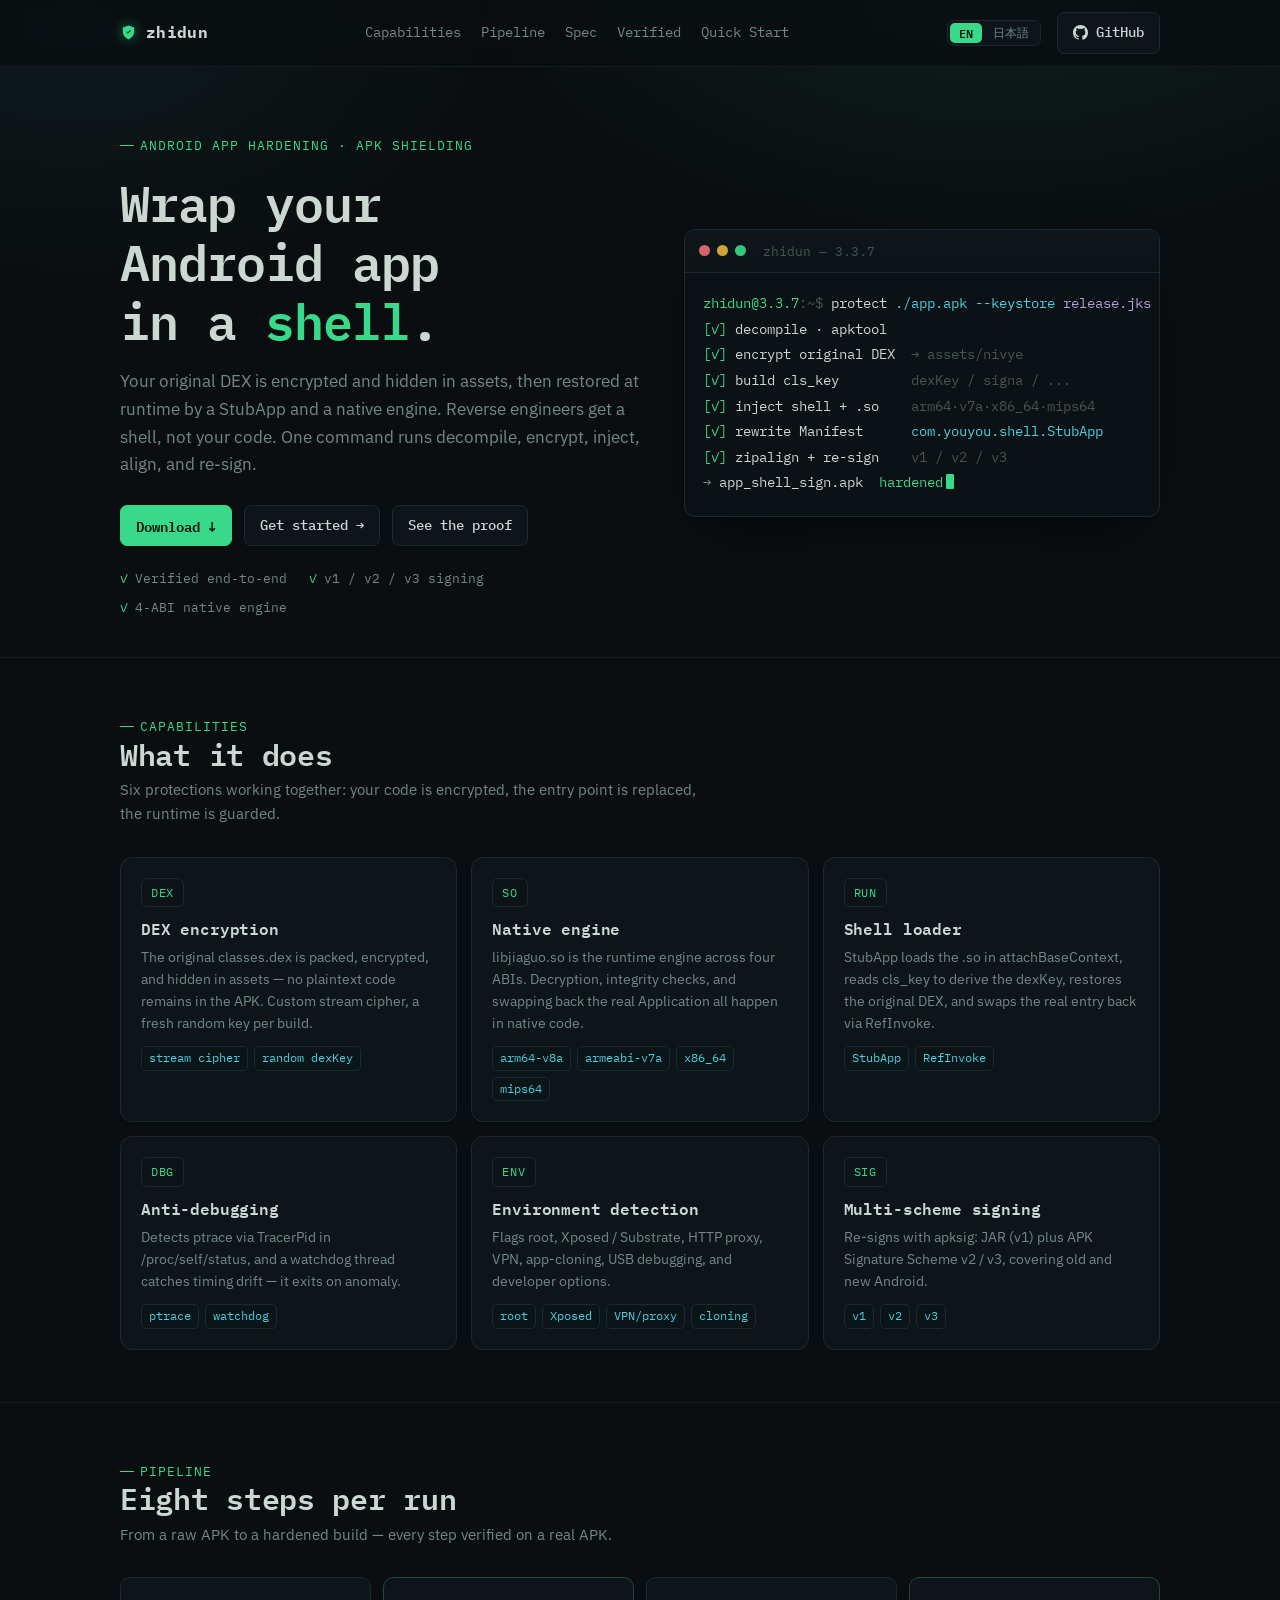
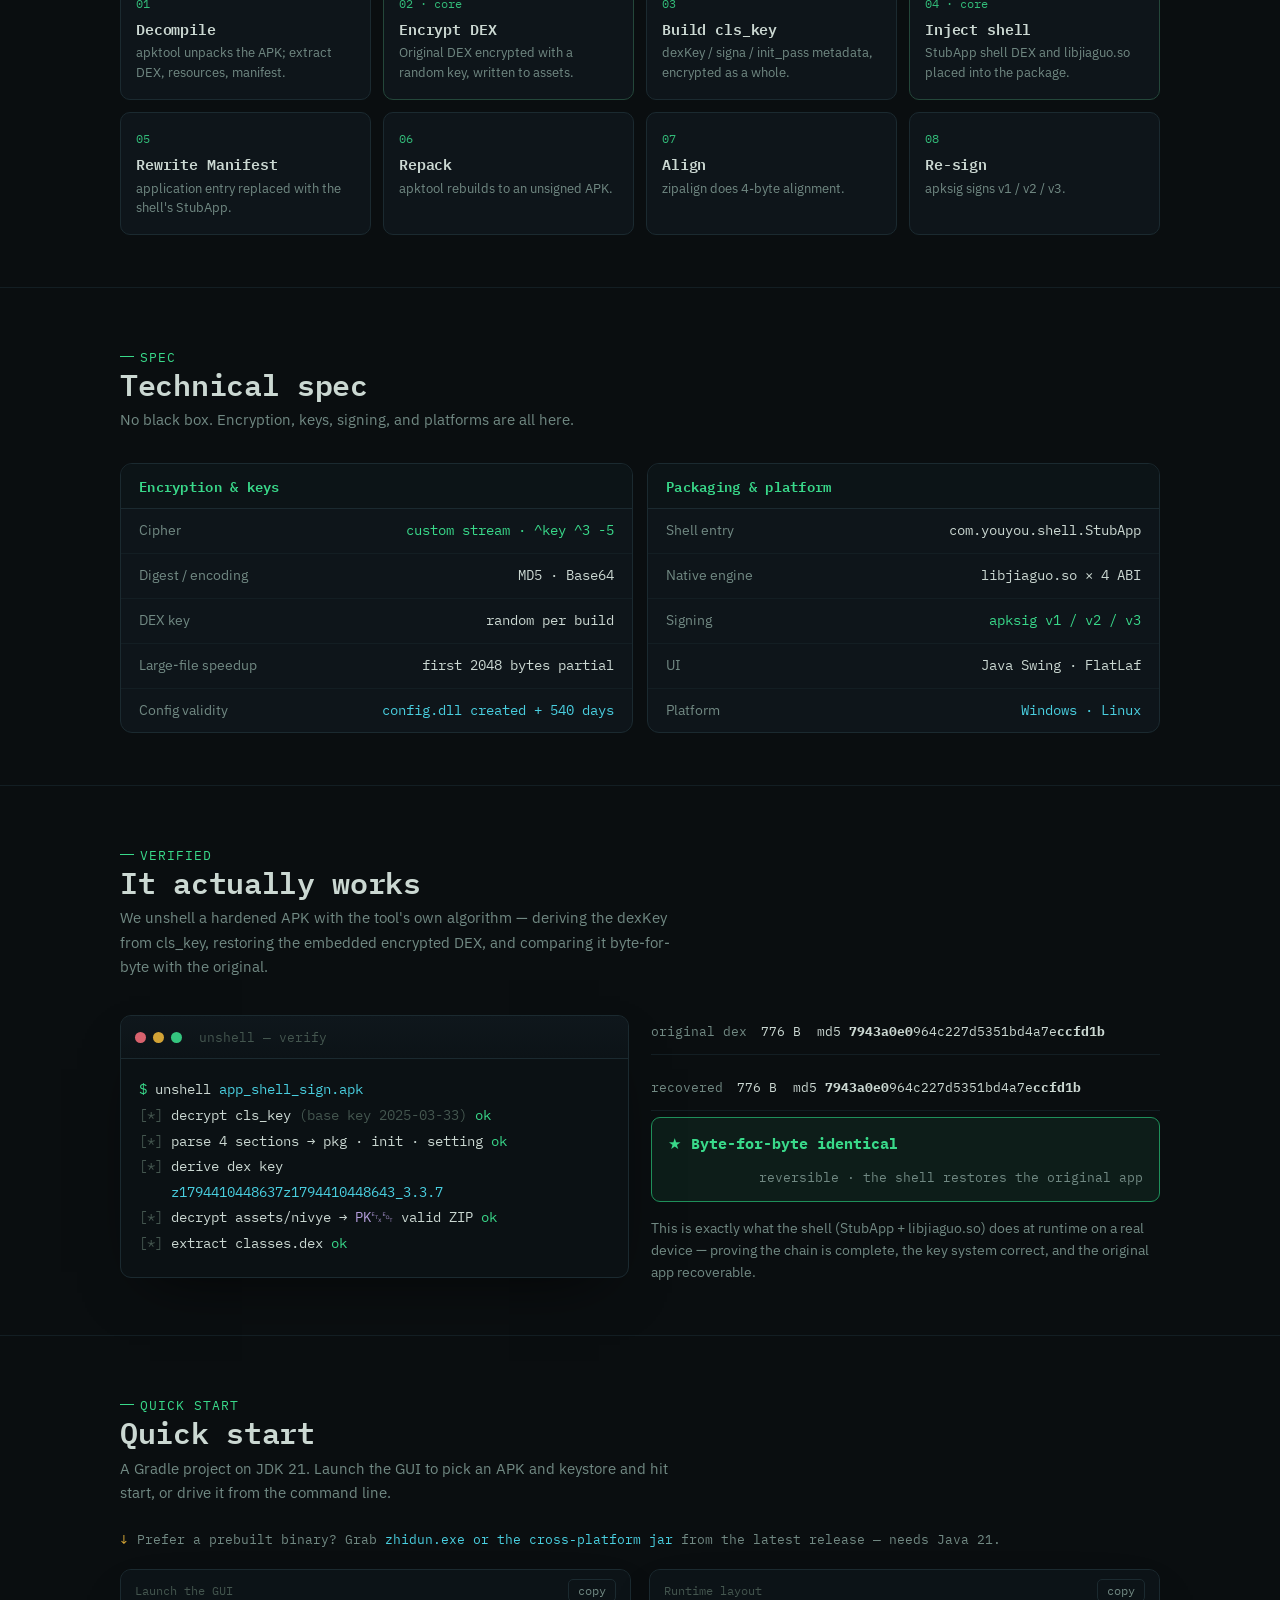
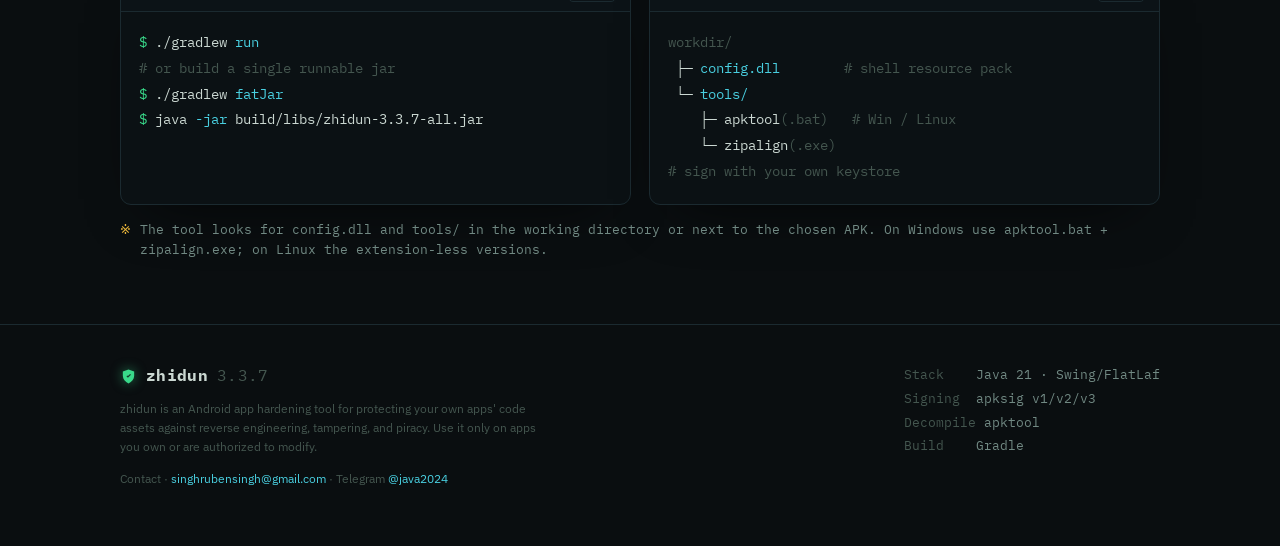
==== commit 21208928: "Add download links for the v3.3.7 release (exe + jar) Point README (EN/JA) and the landing page at t" ====
--- a/index.html
+++ b/index.html
@@ -229,7 +229,8 @@
       <h1 data-i18n-html="heroH1">Wrap your Android app<br>in a <span class="hl">shell</span>.</h1>
       <p class="hero-lead" data-i18n="heroLead">Your original DEX is encrypted and hidden in assets, then restored at runtime by a StubApp and a native engine. Reverse engineers get a shell, not your code. One command runs decompile, encrypt, inject, align, and re-sign.</p>
       <div class="hero-cta">
-        <a class="btn primary focusable" href="#start" data-i18n="heroCta1">Get started →</a>
+        <a class="btn primary focusable" href="https://github.com/zhidun2027/zhidun/releases/latest" target="_blank" rel="noopener" data-i18n="heroCtaDl">Download ↓</a>
+        <a class="btn focusable" href="#start" data-i18n="heroCta1">Get started →</a>
         <a class="btn focusable" href="#verify" data-i18n="heroCta2">See the proof</a>
       </div>
       <div class="hero-meta">
@@ -402,6 +403,10 @@
       <h2 data-i18n="qsTitle">Quick start</h2>
       <p class="sec-sub" data-i18n="qsSub">A Gradle project on JDK 21. Launch the GUI to pick an APK and keystore and hit start, or drive it from the command line.</p>
     </div>
+    <p class="note" style="margin:-6px 0 20px">
+      <span class="b">↓</span>
+      <span data-i18n-html="qsDl">Prefer a prebuilt binary? Grab <a href="https://github.com/zhidun2027/zhidun/releases/latest" target="_blank" rel="noopener" style="color:var(--cyan)">zhidun.exe or the cross-platform jar</a> from the latest release — needs Java 21.</span>
+    </p>
     <div class="qs">
       <div class="term">
         <div class="copybar"><span class="t" data-i18n="qs1t">Launch the GUI</span>
@@ -457,7 +462,7 @@
     heroEyebrow:"Android アプリ保護 · APK シールディング",
     heroH1:'あなたの Android アプリに<br>守りの<span class="hl">シェル</span>を。',
     heroLead:"元の DEX を暗号化して assets に隠し、実行時に StubApp とネイティブエンジンが復元します。解析者が手にするのはシェルだけで、あなたのコードではありません。逆コンパイル・暗号化・注入・アライン・再署名を 1 コマンドで。",
-    heroCta1:"はじめる →", heroCta2:"実証を見る",
+    heroCtaDl:"ダウンロード ↓", heroCta1:"はじめる →", heroCta2:"実証を見る",
     heroM1:"エンドツーエンド実証済み", heroM2:"v1 / v2 / v3 署名", heroM3:"4 ABI ネイティブエンジン",
     heroTerm:
 '<span class="ln"><span class="c-prompt">zhidun@3.3.7</span><span class="c-dim">:~$</span> <span class="c-cmd">protect</span> <span class="c-flag">./app.apk</span> <span class="c-flag">--keystore</span> <span class="c-str">release.jks</span></span>'+
@@ -508,6 +513,7 @@
     verNote:"これは実機でシェル(StubApp + libjiaguo.so)が実行時に行うことそのものです。保護チェーンの完全性、鍵体系の正しさ、元アプリの復元可能性を実証します。",
     qsTitle:"クイックスタート",
     qsSub:"JDK 21 の Gradle プロジェクト。GUI で APK と keystore を選んで開始、またはコマンドラインで自動化できます。",
+    qsDl:'ビルド済みが良ければ、<a href="https://github.com/zhidun2027/zhidun/releases/latest" target="_blank" rel="noopener" style="color:var(--cyan)">zhidun.exe またはクロスプラットフォーム jar</a> を最新リリースから入手できます（Java 21 が必要）。',
     qs1t:"GUI を起動", copyBtn:"コピー", copyBtn2:"コピー",
     qsTerm1:
 '<span class="ln"><span class="c-prompt">$</span> <span class="c-cmd">./gradlew</span> <span class="c-flag">run</span></span>'+
